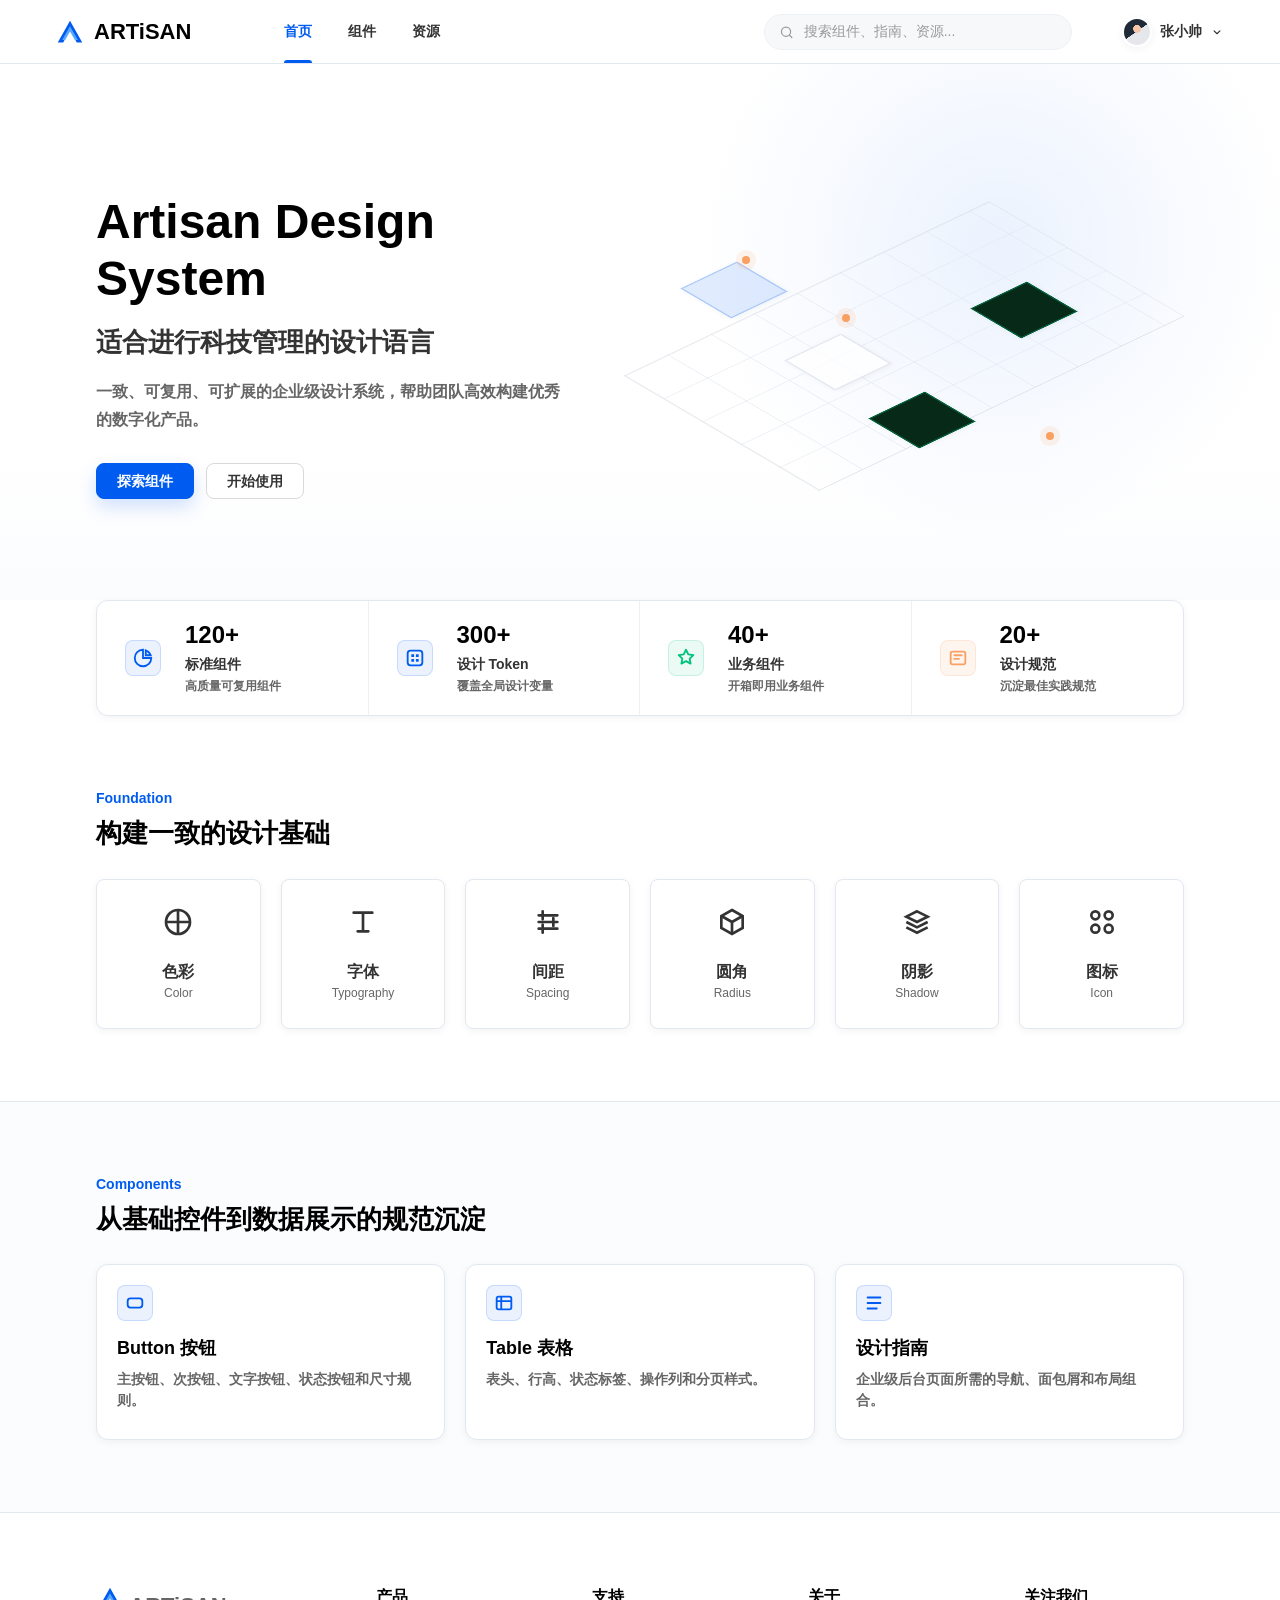
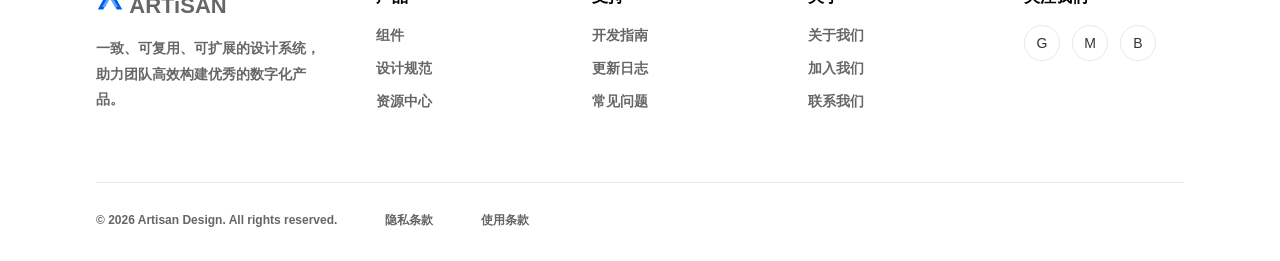
==== artisan-design-system/index.html @ 03eab8cf "Add Artisan design system website" ====
<!doctype html>
<html lang="zh-CN">
<head>
  <meta charset="utf-8" />
  <meta name="viewport" content="width=device-width, initial-scale=1" />
  <title>Artisan Design System</title>
  <link rel="stylesheet" href="./styles.css" />
</head>
<body>
  <div class="app-shell">
    <header class="topbar">
      <a class="brand" href="./index.html" aria-label="Artisan 首页">
        <svg class="logo" viewBox="0 0 32 32" fill="none" aria-hidden="true">
          <path d="M16 3 30 28h-6.2L16 14.4 8.2 28H2L16 3Z" fill="#005CF1"/>
          <path d="M16 9.5 25 25h-5.2L16 18.4 12.2 25H7l9-15.5Z" fill="#58A6FF"/>
          <path d="M16 15.5 21.5 25h-11L16 15.5Z" fill="#FFFFFF"/>
        </svg>
        ARTiSAN
      </a>
      <nav class="nav" aria-label="主导航">
        <a class="active" href="./index.html">首页</a>
        <a href="./component-detail.html">组件</a>
        <a href="#resources">资源</a>
      </nav>
      <label class="search">
        <svg width="16" height="16" viewBox="0 0 24 24" fill="none" aria-hidden="true">
          <path d="m21 21-4.3-4.3m2.3-5.2a7.5 7.5 0 1 1-15 0 7.5 7.5 0 0 1 15 0Z" stroke="currentColor" stroke-width="2" stroke-linecap="round"/>
        </svg>
        <input aria-label="搜索" placeholder="搜索组件、指南、资源..." />
      </label>
      <div class="user">
        <span class="avatar" aria-hidden="true"></span>
        <span>张小帅</span>
        <svg width="14" height="14" viewBox="0 0 24 24" fill="none" aria-hidden="true">
          <path d="m7 10 5 5 5-5" stroke="currentColor" stroke-width="2" stroke-linecap="round" stroke-linejoin="round"/>
        </svg>
      </div>
    </header>

    <main>
      <section class="hero">
        <div>
          <h1>Artisan Design System</h1>
          <h2>适合进行科技管理的设计语言</h2>
          <p>一致、可复用、可扩展的企业级设计系统，帮助团队高效构建优秀的数字化产品。</p>
          <div class="actions">
            <a class="btn primary" href="./component-detail.html">探索组件</a>
            <a class="btn" href="#foundation">开始使用</a>
          </div>
        </div>
        <div class="hero-visual" aria-hidden="true">
          <div class="grid-plane"></div>
          <div class="cube one blue"></div>
          <div class="cube two"></div>
          <div class="cube three dark"></div>
          <div class="cube four dark"></div>
          <span class="dot a"></span>
          <span class="dot b"></span>
          <span class="dot c"></span>
        </div>
      </section>

      <section class="metrics" aria-label="设计系统指标">
        <article class="metric">
          <span class="icon-box">
            <svg width="22" height="22" viewBox="0 0 24 24" fill="none"><path d="M12 3a9 9 0 1 0 9 9h-9V3Z" stroke="currentColor" stroke-width="2"/><path d="M15 3.6A9 9 0 0 1 20.4 9H15V3.6Z" stroke="currentColor" stroke-width="2"/></svg>
          </span>
          <span><strong>120+</strong><span>标准组件</span><small>高质量可复用组件</small></span>
        </article>
        <article class="metric">
          <span class="icon-box">
            <svg width="22" height="22" viewBox="0 0 24 24" fill="none"><rect x="4" y="4" width="16" height="16" rx="3" stroke="currentColor" stroke-width="2"/><path d="M8 8h3v3H8zM13 8h3v3h-3zM8 13h3v3H8zM13 13h3v3h-3z" fill="currentColor"/></svg>
          </span>
          <span><strong>300+</strong><span>设计 Token</span><small>覆盖全局设计变量</small></span>
        </article>
        <article class="metric">
          <span class="icon-box">
            <svg width="22" height="22" viewBox="0 0 24 24" fill="none"><path d="m12 3 2.5 5 5.5.8-4 3.9 1 5.4-5-2.7-5 2.7 1-5.4-4-3.9 5.5-.8L12 3Z" stroke="currentColor" stroke-width="2" stroke-linejoin="round"/></svg>
          </span>
          <span><strong>40+</strong><span>业务组件</span><small>开箱即用业务组件</small></span>
        </article>
        <article class="metric">
          <span class="icon-box">
            <svg width="22" height="22" viewBox="0 0 24 24" fill="none"><rect x="4" y="5" width="16" height="14" rx="2" stroke="currentColor" stroke-width="2"/><path d="M8 9h8M8 13h5" stroke="currentColor" stroke-width="2" stroke-linecap="round"/></svg>
          </span>
          <span><strong>20+</strong><span>设计规范</span><small>沉淀最佳实践规范</small></span>
        </article>
      </section>

      <section id="foundation" class="section">
        <p class="eyebrow">Foundation</p>
        <h2 class="section-title">构建一致的设计基础</h2>
        <div class="foundation-grid">
          <article class="foundation-card">
            <svg viewBox="0 0 24 24" fill="none"><circle cx="12" cy="12" r="9" stroke="currentColor" stroke-width="2"/><path d="M3 12h18M12 3v18" stroke="currentColor" stroke-width="2"/></svg>
            <span><b>色彩</b><span>Color</span></span>
          </article>
          <article class="foundation-card">
            <svg viewBox="0 0 24 24" fill="none"><path d="M5 5h14M12 5v14M8 19h8" stroke="currentColor" stroke-width="2" stroke-linecap="round"/></svg>
            <span><b>字体</b><span>Typography</span></span>
          </article>
          <article class="foundation-card">
            <svg viewBox="0 0 24 24" fill="none"><path d="M5 7h14M5 12h14M5 17h14" stroke="currentColor" stroke-width="2" stroke-linecap="round"/><path d="M8 4v6M16 9v6M8 14v6" stroke="currentColor" stroke-width="2" stroke-linecap="round"/></svg>
            <span><b>间距</b><span>Spacing</span></span>
          </article>
          <article class="foundation-card">
            <svg viewBox="0 0 24 24" fill="none"><path d="m12 3 8 4.5v9L12 21l-8-4.5v-9L12 3Z" stroke="currentColor" stroke-width="2"/><path d="M12 12 4.4 7.7M12 12l7.6-4.3M12 12v8.5" stroke="currentColor" stroke-width="2"/></svg>
            <span><b>圆角</b><span>Radius</span></span>
          </article>
          <article class="foundation-card">
            <svg viewBox="0 0 24 24" fill="none"><path d="m12 4 8 4-8 4-8-4 8-4Z" stroke="currentColor" stroke-width="2"/><path d="m4 12 8 4 8-4M4 16l8 4 8-4" stroke="currentColor" stroke-width="2"/></svg>
            <span><b>阴影</b><span>Shadow</span></span>
          </article>
          <article class="foundation-card">
            <svg viewBox="0 0 24 24" fill="none"><circle cx="7" cy="7" r="3" stroke="currentColor" stroke-width="2"/><circle cx="17" cy="7" r="3" stroke="currentColor" stroke-width="2"/><circle cx="7" cy="17" r="3" stroke="currentColor" stroke-width="2"/><circle cx="17" cy="17" r="3" stroke="currentColor" stroke-width="2"/></svg>
            <span><b>图标</b><span>Icon</span></span>
          </article>
        </div>
      </section>

      <section class="home-preview">
        <p class="eyebrow">Components</p>
        <h2 class="section-title">从基础控件到数据展示的规范沉淀</h2>
        <div class="preview-grid">
          <a class="preview-card" href="./component-detail.html#button">
            <span class="icon-box">
              <svg width="22" height="22" viewBox="0 0 24 24" fill="none"><rect x="4" y="7" width="16" height="10" rx="3" stroke="currentColor" stroke-width="2"/></svg>
            </span>
            <h3>Button 按钮</h3>
            <p>主按钮、次按钮、文字按钮、状态按钮和尺寸规则。</p>
          </a>
          <a class="preview-card" href="./component-detail.html#table">
            <span class="icon-box">
              <svg width="22" height="22" viewBox="0 0 24 24" fill="none"><rect x="4" y="5" width="16" height="14" rx="2" stroke="currentColor" stroke-width="2"/><path d="M4 10h16M9 5v14" stroke="currentColor" stroke-width="2"/></svg>
            </span>
            <h3>Table 表格</h3>
            <p>表头、行高、状态标签、操作列和分页样式。</p>
          </a>
          <a class="preview-card" href="./component-detail.html">
            <span class="icon-box">
              <svg width="22" height="22" viewBox="0 0 24 24" fill="none"><path d="M5 6h14M5 12h14M5 18h10" stroke="currentColor" stroke-width="2" stroke-linecap="round"/></svg>
            </span>
            <h3>设计指南</h3>
            <p>企业级后台页面所需的导航、面包屑和布局组合。</p>
          </a>
        </div>
      </section>
    </main>

    <footer id="resources" class="footer">
      <div class="footer-top">
        <div>
          <a class="brand" href="./index.html">
            <svg class="logo" viewBox="0 0 32 32" fill="none" aria-hidden="true">
              <path d="M16 3 30 28h-6.2L16 14.4 8.2 28H2L16 3Z" fill="#005CF1"/>
              <path d="M16 9.5 25 25h-5.2L16 18.4 12.2 25H7l9-15.5Z" fill="#58A6FF"/>
              <path d="M16 15.5 21.5 25h-11L16 15.5Z" fill="#FFFFFF"/>
            </svg>
            ARTiSAN
          </a>
          <p>一致、可复用、可扩展的设计系统，助力团队高效构建优秀的数字化产品。</p>
        </div>
        <div><h4>产品</h4><a href="./component-detail.html">组件</a><a href="#foundation">设计规范</a><a href="#resources">资源中心</a></div>
        <div><h4>支持</h4><a href="./component-detail.html">开发指南</a><a href="#resources">更新日志</a><a href="#resources">常见问题</a></div>
        <div><h4>关于</h4><a href="#resources">关于我们</a><a href="#resources">加入我们</a><a href="#resources">联系我们</a></div>
        <div>
          <h4>关注我们</h4>
          <div class="socials"><span class="social">G</span><span class="social">M</span><span class="social">B</span></div>
        </div>
      </div>
      <div class="copyright">
        <span>© 2026 Artisan Design. All rights reserved.</span>
        <span>隐私条款</span>
        <span>使用条款</span>
      </div>
    </footer>
  </div>
</body>
</html>
---- artisan-design-system/styles.css ----
:root {
  --primary: #005cf1;
  --secondary: #f9a063;
  --background: #f5f7fa;
  --surface: #ffffff;
  --title: #000000;
  --text: #333333;
  --muted: #666666;
  --disabled: #999999;
  --border: #e2e8f0;
  --line: #ebeef5;
  --success: #00c27d;
  --danger: #f27c78;
  --info: #73767a;
  --table-head: #f1f6fe;
  --hover: #ecf2fd;
  --shadow-1: 0 2px 8px rgba(0, 0, 0, 0.05);
  --shadow-2: 0 8px 24px rgba(0, 0, 0, 0.08);
}

* {
  box-sizing: border-box;
}

html {
  scroll-behavior: smooth;
}

body {
  margin: 0;
  color: var(--text);
  background: var(--background);
  font-family: "PingFang SC", "Source Han Sans SC", "Microsoft YaHei", "Helvetica Neue", Arial, sans-serif;
  font-size: 14px;
  line-height: 1.5;
}

a {
  color: inherit;
  text-decoration: none;
}

button,
input {
  font: inherit;
}

.app-shell {
  max-width: 1440px;
  min-height: 100vh;
  margin: 0 auto;
  background: var(--surface);
  box-shadow: 0 0 0 1px rgba(226, 232, 240, 0.72);
}

.topbar {
  position: sticky;
  top: 0;
  z-index: 20;
  height: 64px;
  display: flex;
  align-items: center;
  gap: 40px;
  padding: 0 56px;
  background: rgba(255, 255, 255, 0.96);
  border-bottom: 1px solid var(--border);
  backdrop-filter: saturate(160%) blur(10px);
}

.brand {
  display: inline-flex;
  align-items: center;
  gap: 10px;
  min-width: 188px;
  color: var(--title);
  font-size: 22px;
  font-weight: 600;
}

.logo {
  width: 28px;
  height: 28px;
  flex: 0 0 28px;
}

.nav {
  display: flex;
  align-items: center;
  gap: 36px;
  height: 100%;
  font-weight: 600;
}

.nav a {
  position: relative;
  display: inline-flex;
  align-items: center;
  height: 100%;
  color: var(--text);
}

.nav a.active {
  color: var(--primary);
}

.nav a.active::after {
  content: "";
  position: absolute;
  left: 0;
  right: 0;
  bottom: 0;
  height: 3px;
  border-radius: 999px 999px 0 0;
  background: var(--primary);
}

.search {
  margin-left: auto;
  width: 308px;
  height: 36px;
  display: flex;
  align-items: center;
  gap: 8px;
  padding: 0 14px;
  color: var(--disabled);
  background: #f7f8fa;
  border: 1px solid #edf0f5;
  border-radius: 999px;
}

.search input {
  width: 100%;
  min-width: 0;
  color: var(--text);
  background: transparent;
  border: 0;
  outline: 0;
}

.search input::placeholder {
  color: var(--disabled);
}

.user {
  display: flex;
  align-items: center;
  justify-content: flex-end;
  gap: 8px;
  min-width: 112px;
  font-weight: 600;
}

.avatar {
  width: 30px;
  height: 30px;
  border: 2px solid #ffffff;
  border-radius: 999px;
  background:
    radial-gradient(circle at 50% 38%, #f6c6aa 0 18%, transparent 19%),
    linear-gradient(145deg, #1f2937 0 48%, #e5e7eb 49% 100%);
  box-shadow: var(--shadow-1);
}

.hero {
  display: grid;
  grid-template-columns: minmax(0, 1fr) 560px;
  gap: 56px;
  align-items: center;
  padding: 92px 96px 64px;
  background:
    radial-gradient(circle at 78% 34%, rgba(0, 92, 241, 0.08), transparent 28%),
    linear-gradient(180deg, #ffffff 0%, #ffffff 72%, #fbfcfe 100%);
}

.hero h1 {
  margin: 0 0 18px;
  color: var(--title);
  font-size: 48px;
  line-height: 1.2;
  font-weight: 800;
}

.hero h2 {
  margin: 0 0 18px;
  color: var(--text);
  font-size: 26px;
  line-height: 1.3;
  font-weight: 600;
}

.hero p {
  max-width: 520px;
  margin: 0;
  color: var(--muted);
  font-size: 16px;
  line-height: 1.8;
  font-weight: 600;
}

.actions {
  display: flex;
  gap: 12px;
  margin-top: 28px;
}

.btn {
  height: 36px;
  display: inline-flex;
  align-items: center;
  justify-content: center;
  gap: 8px;
  padding: 0 20px;
  color: var(--text);
  font-weight: 600;
  background: var(--surface);
  border: 1px solid #d9d9d9;
  border-radius: 8px;
  cursor: pointer;
  transition: all 0.2s ease;
  white-space: nowrap;
}

.btn:hover {
  transform: translateY(-1px);
  box-shadow: var(--shadow-1);
}

.btn.primary {
  color: #ffffff;
  background: var(--primary);
  border-color: var(--primary);
  box-shadow: 0 8px 18px rgba(0, 92, 241, 0.18);
}

.btn.ghost {
  color: var(--primary);
  background: transparent;
  border-color: transparent;
}

.btn.success {
  color: var(--success);
  background: rgba(0, 194, 125, 0.08);
  border-color: rgba(0, 194, 125, 0.16);
}

.btn.warning {
  color: var(--secondary);
  background: rgba(249, 160, 99, 0.08);
  border-color: rgba(249, 160, 99, 0.18);
}

.btn.danger {
  color: var(--danger);
  background: rgba(242, 124, 120, 0.08);
  border-color: rgba(242, 124, 120, 0.16);
}

.btn.disabled {
  color: var(--disabled);
  background: #f2f4f7;
  border-color: #edf0f5;
  cursor: not-allowed;
  opacity: 0.72;
}

.hero-visual {
  position: relative;
  height: 380px;
}

.grid-plane {
  position: absolute;
  inset: 44px 34px;
  transform: rotateX(58deg) rotateZ(-42deg);
  transform-style: preserve-3d;
  border: 1px solid rgba(153, 153, 153, 0.18);
  background:
    linear-gradient(rgba(226, 232, 240, 0.8) 1px, transparent 1px),
    linear-gradient(90deg, rgba(226, 232, 240, 0.8) 1px, transparent 1px);
  background-size: 58px 58px;
}

.cube {
  position: absolute;
  width: 76px;
  height: 76px;
  border: 2px solid rgba(226, 232, 240, 0.92);
  background: rgba(255, 255, 255, 0.72);
  transform: rotateX(58deg) rotateZ(-42deg);
  box-shadow: var(--shadow-1);
}

.cube.dark {
  background: #062a17;
  border-color: rgba(0, 194, 125, 0.35);
}

.cube.blue {
  background: rgba(0, 92, 241, 0.12);
  border-color: rgba(0, 92, 241, 0.22);
}

.cube.one { top: 96px; left: 72px; }
.cube.two { top: 168px; left: 176px; }
.cube.three { top: 116px; right: 122px; }
.cube.four { bottom: 78px; right: 224px; }

.dot {
  position: absolute;
  width: 8px;
  height: 8px;
  border-radius: 999px;
  background: var(--secondary);
  box-shadow: 0 0 0 6px rgba(249, 160, 99, 0.12);
}

.dot.a { top: 100px; left: 118px; }
.dot.b { top: 158px; left: 218px; }
.dot.c { bottom: 96px; right: 130px; }

.metrics {
  margin: 0 96px;
  display: grid;
  grid-template-columns: repeat(4, minmax(0, 1fr));
  background: var(--surface);
  border: 1px solid var(--border);
  border-radius: 12px;
  box-shadow: var(--shadow-1);
}

.metric {
  display: grid;
  grid-template-columns: 44px minmax(0, 1fr);
  gap: 16px;
  align-items: center;
  min-height: 112px;
  padding: 20px 28px;
  border-right: 1px solid #edf0f5;
}

.metric:last-child {
  border-right: 0;
}

.icon-box {
  width: 36px;
  height: 36px;
  display: grid;
  place-items: center;
  color: var(--primary);
  background: rgba(0, 92, 241, 0.08);
  border: 1px solid rgba(0, 92, 241, 0.16);
  border-radius: 8px;
}

.metric:nth-child(3) .icon-box {
  color: var(--success);
  background: rgba(0, 194, 125, 0.08);
  border-color: rgba(0, 194, 125, 0.16);
}

.metric:nth-child(4) .icon-box {
  color: var(--secondary);
  background: rgba(249, 160, 99, 0.1);
  border-color: rgba(249, 160, 99, 0.18);
}

.metric strong {
  display: block;
  color: var(--title);
  font-size: 24px;
  line-height: 1.2;
  font-weight: 600;
}

.metric span span {
  display: block;
  margin-top: 4px;
  font-weight: 600;
}

.metric small {
  display: block;
  margin-top: 2px;
  color: var(--muted);
  font-size: 12px;
  font-weight: 600;
}

.section {
  padding: 72px 96px;
}

.eyebrow {
  margin: 0 0 8px;
  color: var(--primary);
  font-size: 14px;
  font-weight: 600;
}

.section-title {
  margin: 0 0 28px;
  color: var(--title);
  font-size: 26px;
  line-height: 1.3;
  font-weight: 600;
}

.foundation-grid {
  display: grid;
  grid-template-columns: repeat(6, minmax(0, 1fr));
  gap: 20px;
}

.foundation-card {
  min-height: 150px;
  display: grid;
  place-items: center;
  gap: 10px;
  padding: 20px;
  text-align: center;
  background: var(--surface);
  border: 1px solid var(--border);
  border-radius: 8px;
  box-shadow: var(--shadow-1);
}

.foundation-card svg {
  width: 32px;
  height: 32px;
  color: var(--text);
}

.foundation-card b {
  display: block;
  color: var(--text);
  font-size: 16px;
}

.foundation-card span span {
  display: block;
  color: var(--muted);
  font-size: 12px;
}

.home-preview {
  padding: 72px 96px;
  background: #fbfcfe;
  border-top: 1px solid var(--border);
  border-bottom: 1px solid var(--border);
}

.preview-grid {
  display: grid;
  grid-template-columns: repeat(3, minmax(0, 1fr));
  gap: 20px;
}

.preview-card {
  min-height: 176px;
  padding: 20px;
  background: var(--surface);
  border: 1px solid var(--border);
  border-radius: 12px;
  box-shadow: var(--shadow-1);
}

.preview-card h3 {
  margin: 16px 0 8px;
  color: var(--title);
  font-size: 18px;
  line-height: 1.3;
}

.preview-card p {
  margin: 0;
  color: var(--muted);
  font-weight: 600;
}

.footer {
  padding: 72px 96px 32px;
  background: var(--surface);
}

.footer-top {
  display: grid;
  grid-template-columns: 1.4fr repeat(4, 1fr);
  gap: 56px;
  padding-bottom: 56px;
  border-bottom: 1px solid var(--border);
}

.footer p {
  max-width: 320px;
  color: var(--muted);
  font-weight: 600;
  line-height: 1.8;
}

.footer h4 {
  margin: 0 0 16px;
  color: var(--title);
  font-size: 16px;
  font-weight: 600;
}

.footer a {
  display: block;
  margin-bottom: 12px;
  color: var(--muted);
  font-weight: 600;
}

.socials {
  display: flex;
  gap: 12px;
}

.social {
  width: 36px;
  height: 36px;
  display: grid;
  place-items: center;
  border: 1px solid var(--border);
  border-radius: 999px;
  color: var(--text);
  background: var(--surface);
}

.copyright {
  display: flex;
  gap: 48px;
  padding-top: 28px;
  color: var(--muted);
  font-size: 12px;
  font-weight: 600;
}

.docs-layout {
  display: grid;
  grid-template-columns: 280px minmax(0, 1fr);
  min-height: calc(100vh - 64px);
  background: var(--surface);
}

.sidebar {
  position: sticky;
  top: 64px;
  height: calc(100vh - 64px);
  padding: 20px 16px;
  overflow: auto;
  border-right: 1px solid var(--border);
  background: #fbfcfe;
}

.sidebar::-webkit-scrollbar {
  width: 4px;
}

.sidebar::-webkit-scrollbar-thumb {
  background: #d9d9d9;
  border-radius: 3px;
}

.side-root,
.side-group-title {
  display: flex;
  align-items: center;
  gap: 12px;
  height: 48px;
  padding: 0 16px;
  color: var(--text);
  font-weight: 600;
}

.side-root svg,
.side-group-title svg {
  width: 16px;
  height: 16px;
  flex: 0 0 16px;
}

.side-section-label {
  margin: 10px 16px 6px;
  color: var(--disabled);
  font-size: 12px;
  font-weight: 600;
}

.side-link {
  height: 34px;
  display: flex;
  align-items: center;
  padding: 0 16px 0 44px;
  color: var(--muted);
  border-radius: 4px;
  font-size: 13px;
  font-weight: 600;
}

.side-link:hover,
.side-link.active {
  color: var(--primary);
  background: var(--hover);
}

.docs-main {
  min-width: 0;
  padding: 28px 40px 64px;
  background: var(--surface);
}

.breadcrumb {
  display: flex;
  align-items: center;
  gap: 8px;
  min-height: 36px;
  padding-bottom: 10px;
  color: var(--muted);
  border-bottom: 1px solid #cccccc;
  font-size: 14px;
}

.breadcrumb a:hover {
  color: var(--primary);
}

.detail-header {
  display: flex;
  justify-content: space-between;
  gap: 32px;
  padding: 28px 0 18px;
}

.detail-title h1 {
  margin: 0 0 10px;
  color: var(--title);
  font-size: 36px;
  line-height: 1.2;
  font-weight: 800;
}

.detail-title p {
  max-width: 680px;
  margin: 0;
  color: var(--muted);
  font-size: 16px;
  font-weight: 600;
}

.detail-actions {
  display: flex;
  align-items: flex-start;
  gap: 12px;
  color: var(--muted);
  white-space: nowrap;
}

.icon-btn {
  width: 42px;
  height: 42px;
  display: grid;
  place-items: center;
  color: var(--text);
  background: var(--surface);
  border: 1px solid var(--border);
  border-radius: 8px;
}

.tabs {
  display: flex;
  gap: 32px;
  margin-bottom: 24px;
  border-bottom: 1px solid var(--border);
}

.tab {
  position: relative;
  padding: 0 0 12px;
  color: var(--text);
  font-weight: 600;
}

.tab.active {
  color: var(--primary);
}

.tab.active::after {
  content: "";
  position: absolute;
  left: 0;
  right: 0;
  bottom: -1px;
  height: 3px;
  background: var(--primary);
  border-radius: 999px 999px 0 0;
}

.doc-section {
  margin-bottom: 24px;
  padding: 22px;
  background: var(--surface);
  border: 1px solid var(--border);
  border-radius: 8px;
}

.doc-section h2 {
  margin: 0 0 18px;
  color: var(--title);
  font-size: 18px;
  font-weight: 600;
}

.doc-row {
  display: flex;
  flex-wrap: wrap;
  align-items: center;
  gap: 14px;
  min-height: 44px;
  margin-bottom: 18px;
}

.doc-row:last-child {
  margin-bottom: 0;
}

.size-demo .btn.large {
  height: 40px;
}

.size-demo .btn.small {
  height: 32px;
  padding: 0 16px;
}

.size-demo .btn.mini {
  height: 28px;
  padding: 0 14px;
  border-radius: 6px;
}

.tool-btn {
  height: 36px;
  display: inline-flex;
  align-items: center;
  gap: 8px;
  padding: 0 18px;
  color: var(--text);
  background: var(--surface);
  border: 1px solid var(--border);
  border-radius: 6px;
  font-weight: 600;
}

.table-card {
  overflow: hidden;
  padding: 0;
}

.table-title {
  padding: 20px 22px 12px;
}

.data-table {
  width: calc(100% - 44px);
  margin: 0 22px 0;
  border-collapse: separate;
  border-spacing: 0;
  border: 1px solid rgba(230, 234, 238, 1);
  border-radius: 8px;
  overflow: hidden;
  font-size: 14px;
}

.data-table th {
  height: 44px;
  padding: 0 12px;
  color: var(--text);
  text-align: left;
  background: var(--table-head);
  font-weight: 600;
  white-space: nowrap;
}

.data-table td {
  height: 44px;
  padding: 0 12px;
  color: var(--text);
  border-top: 1px solid rgba(230, 234, 238, 1);
  white-space: nowrap;
}

.data-table tbody tr:nth-child(even) td {
  background: #f9fafd;
}

.data-table th:first-child,
.data-table td:first-child {
  padding-left: 20px;
}

.data-table th:last-child,
.data-table td:last-child {
  padding-right: 20px;
}

.tag {
  display: inline-flex;
  align-items: center;
  justify-content: center;
  height: 24px;
  padding: 0 10px;
  border-radius: 999px;
  color: var(--success);
  background: rgba(0, 194, 125, 0.1);
  font-size: 12px;
  font-weight: 600;
}

.tag.danger {
  color: var(--danger);
  background: rgba(242, 124, 120, 0.1);
}

.link {
  margin-right: 12px;
  color: var(--primary);
  font-weight: 600;
}

.pagination {
  height: 64px;
  display: flex;
  align-items: center;
  justify-content: flex-end;
  gap: 12px;
  padding: 15px 22px 5px;
  color: #888888;
  font-weight: 600;
}

.page-size {
  height: 32px;
  display: inline-flex;
  align-items: center;
  padding: 0 12px;
  border: 1px solid var(--border);
  border-radius: 4px;
}

.page-num {
  min-width: 28px;
  height: 28px;
  display: inline-flex;
  align-items: center;
  justify-content: center;
  color: var(--primary);
  border: 1px solid var(--primary);
  border-radius: 4px;
}

@media (max-width: 1100px) {
  .topbar {
    padding: 0 24px;
    gap: 20px;
  }

  .search {
    display: none;
  }

  .hero {
    grid-template-columns: 1fr;
    padding: 64px 40px 48px;
  }

  .hero-visual {
    height: 300px;
  }

  .metrics,
  .section,
  .home-preview,
  .footer {
    margin: 0;
    padding-left: 40px;
    padding-right: 40px;
  }

  .metrics {
    grid-template-columns: repeat(2, minmax(0, 1fr));
  }

  .metric:nth-child(2) {
    border-right: 0;
  }

  .metric:nth-child(1),
  .metric:nth-child(2) {
    border-bottom: 1px solid #edf0f5;
  }

  .foundation-grid {
    grid-template-columns: repeat(3, minmax(0, 1fr));
  }

  .preview-grid {
    grid-template-columns: 1fr;
  }

  .footer-top {
    grid-template-columns: repeat(2, minmax(0, 1fr));
  }

  .docs-layout {
    grid-template-columns: 220px minmax(0, 1fr);
  }

  .docs-main {
    padding: 24px;
  }
}

@media (max-width: 760px) {
  .app-shell {
    min-width: 0;
  }

  .topbar {
    height: auto;
    flex-wrap: wrap;
    padding: 14px 20px;
  }

  .brand {
    min-width: auto;
    margin-right: auto;
  }

  .nav {
    order: 3;
    width: 100%;
    gap: 24px;
    height: 44px;
  }

  .user {
    min-width: auto;
  }

  .hero {
    padding: 48px 24px 36px;
  }

  .hero h1 {
    font-size: 36px;
  }

  .hero h2 {
    font-size: 22px;
  }

  .hero-visual {
    display: none;
  }

  .metrics {
    grid-template-columns: 1fr;
    padding-left: 24px;
    padding-right: 24px;
  }

  .metric {
    border-right: 0;
    border-bottom: 1px solid #edf0f5;
  }

  .metric:last-child {
    border-bottom: 0;
  }

  .section,
  .home-preview,
  .footer {
    padding: 48px 24px;
  }

  .foundation-grid {
    grid-template-columns: repeat(2, minmax(0, 1fr));
  }

  .footer-top {
    grid-template-columns: 1fr;
    gap: 24px;
  }

  .copyright {
    flex-wrap: wrap;
    gap: 16px;
  }

  .docs-layout {
    display: block;
  }

  .sidebar {
    position: static;
    height: auto;
    border-right: 0;
    border-bottom: 1px solid var(--border);
  }

  .detail-header {
    display: block;
  }

  .detail-actions {
    margin-top: 16px;
  }

  .tabs {
    overflow-x: auto;
  }

  .data-table {
    min-width: 720px;
  }

  .table-scroll {
    overflow-x: auto;
  }
}
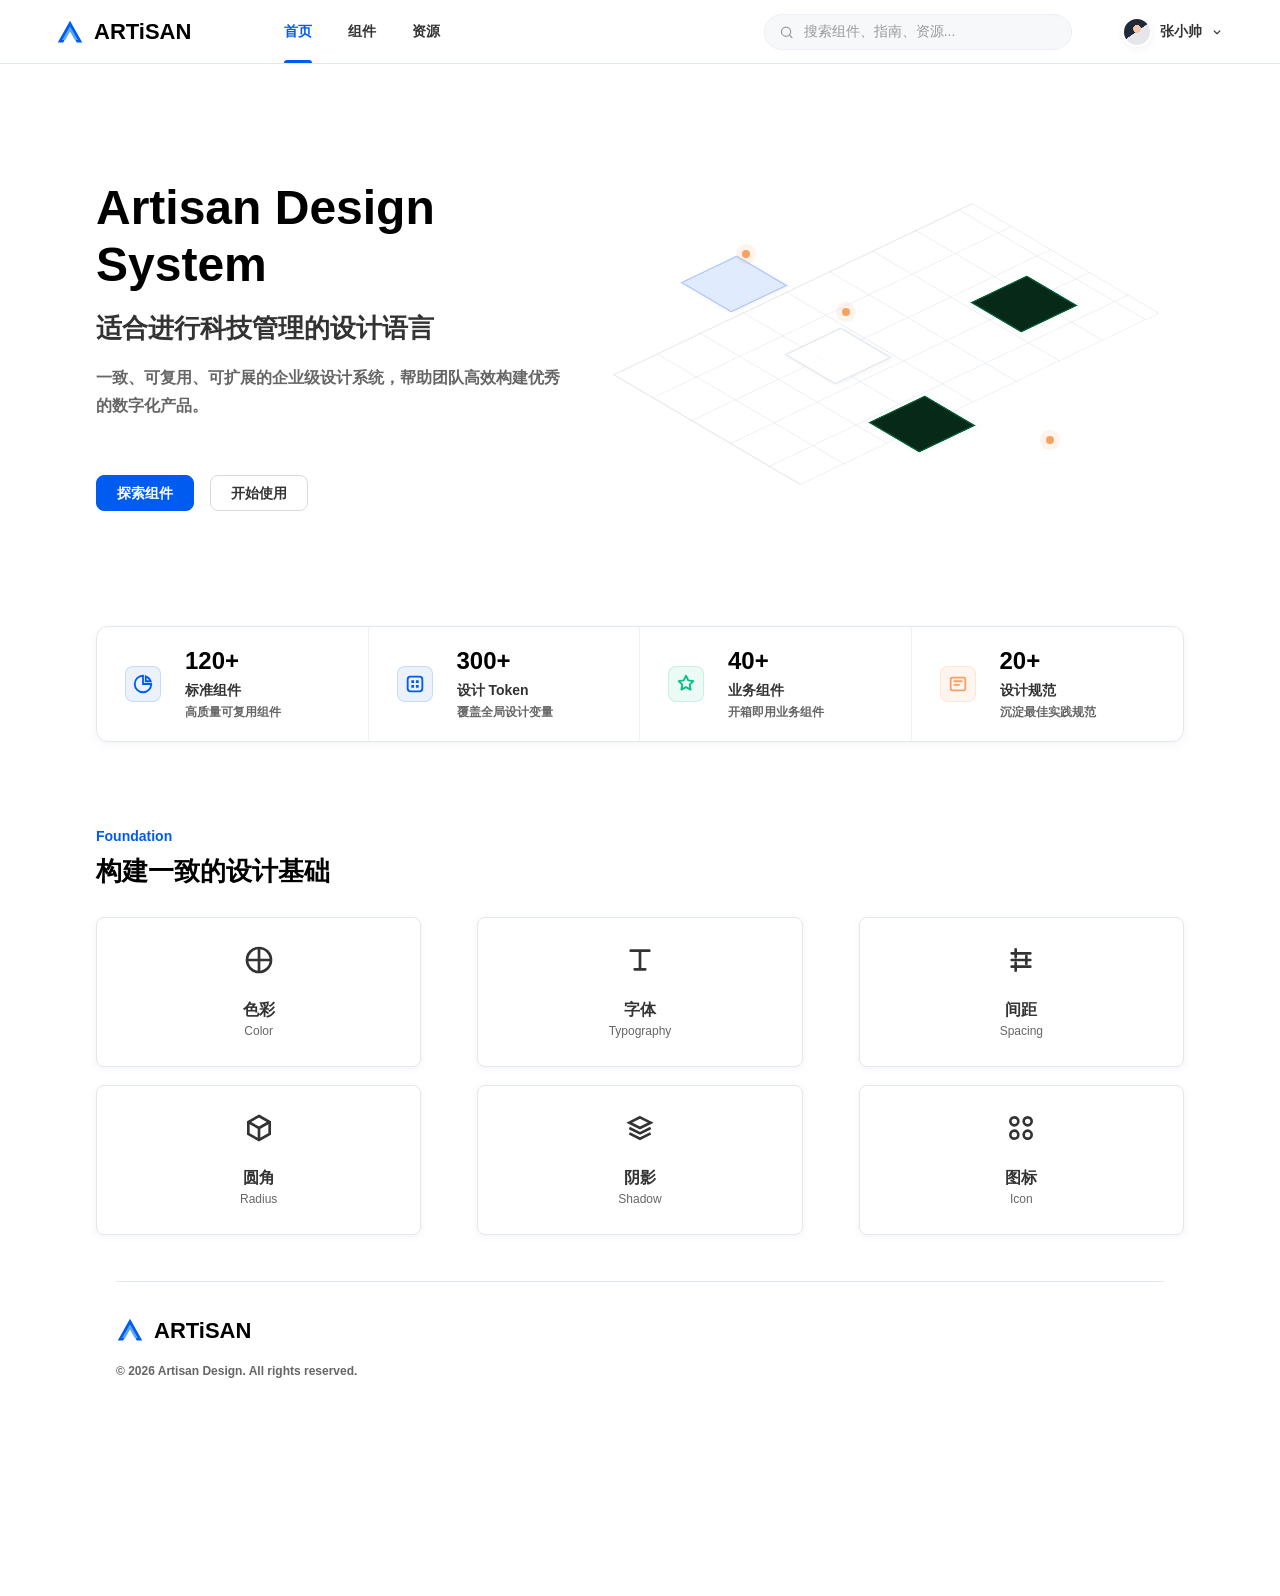
==== commit bcecf82a: "Deploy Artisan static site" ====
--- a/artisan-design-system/index.html
+++ b/artisan-design-system/index.html
@@ -118,62 +118,20 @@
         </div>
       </section>
 
-      <section class="home-preview">
-        <p class="eyebrow">Components</p>
-        <h2 class="section-title">从基础控件到数据展示的规范沉淀</h2>
-        <div class="preview-grid">
-          <a class="preview-card" href="./component-detail.html#button">
-            <span class="icon-box">
-              <svg width="22" height="22" viewBox="0 0 24 24" fill="none"><rect x="4" y="7" width="16" height="10" rx="3" stroke="currentColor" stroke-width="2"/></svg>
-            </span>
-            <h3>Button 按钮</h3>
-            <p>主按钮、次按钮、文字按钮、状态按钮和尺寸规则。</p>
-          </a>
-          <a class="preview-card" href="./component-detail.html#table">
-            <span class="icon-box">
-              <svg width="22" height="22" viewBox="0 0 24 24" fill="none"><rect x="4" y="5" width="16" height="14" rx="2" stroke="currentColor" stroke-width="2"/><path d="M4 10h16M9 5v14" stroke="currentColor" stroke-width="2"/></svg>
-            </span>
-            <h3>Table 表格</h3>
-            <p>表头、行高、状态标签、操作列和分页样式。</p>
-          </a>
-          <a class="preview-card" href="./component-detail.html">
-            <span class="icon-box">
-              <svg width="22" height="22" viewBox="0 0 24 24" fill="none"><path d="M5 6h14M5 12h14M5 18h10" stroke="currentColor" stroke-width="2" stroke-linecap="round"/></svg>
-            </span>
-            <h3>设计指南</h3>
-            <p>企业级后台页面所需的导航、面包屑和布局组合。</p>
-          </a>
-        </div>
-      </section>
     </main>
 
     <footer id="resources" class="footer">
-      <div class="footer-top">
-        <div>
-          <a class="brand" href="./index.html">
-            <svg class="logo" viewBox="0 0 32 32" fill="none" aria-hidden="true">
-              <path d="M16 3 30 28h-6.2L16 14.4 8.2 28H2L16 3Z" fill="#005CF1"/>
-              <path d="M16 9.5 25 25h-5.2L16 18.4 12.2 25H7l9-15.5Z" fill="#58A6FF"/>
-              <path d="M16 15.5 21.5 25h-11L16 15.5Z" fill="#FFFFFF"/>
-            </svg>
-            ARTiSAN
-          </a>
-          <p>一致、可复用、可扩展的设计系统，助力团队高效构建优秀的数字化产品。</p>
-        </div>
-        <div><h4>产品</h4><a href="./component-detail.html">组件</a><a href="#foundation">设计规范</a><a href="#resources">资源中心</a></div>
-        <div><h4>支持</h4><a href="./component-detail.html">开发指南</a><a href="#resources">更新日志</a><a href="#resources">常见问题</a></div>
-        <div><h4>关于</h4><a href="#resources">关于我们</a><a href="#resources">加入我们</a><a href="#resources">联系我们</a></div>
-        <div>
-          <h4>关注我们</h4>
-          <div class="socials"><span class="social">G</span><span class="social">M</span><span class="social">B</span></div>
-        </div>
-      </div>
-      <div class="copyright">
-        <span>© 2026 Artisan Design. All rights reserved.</span>
-        <span>隐私条款</span>
-        <span>使用条款</span>
-      </div>
+      <a class="brand" href="./index.html">
+        <svg class="logo" viewBox="0 0 32 32" fill="none" aria-hidden="true">
+          <path d="M16 3 30 28h-6.2L16 14.4 8.2 28H2L16 3Z" fill="#005CF1"/>
+          <path d="M16 9.5 25 25h-5.2L16 18.4 12.2 25H7l9-15.5Z" fill="#58A6FF"/>
+          <path d="M16 15.5 21.5 25h-11L16 15.5Z" fill="#FFFFFF"/>
+        </svg>
+        ARTiSAN
+      </a>
+      <p class="copyright">© 2026 Artisan Design. All rights reserved.</p>
     </footer>
   </div>
+  <script src="./script.js"></script>
 </body>
 </html>
--- a/artisan-design-system/styles.css
+++ b/artisan-design-system/styles.css
@@ -29,7 +29,7 @@
 body {
   margin: 0;
   color: var(--text);
-  background: var(--background);
+  background: #ffffff;
   font-family: "PingFang SC", "Source Han Sans SC", "Microsoft YaHei", "Helvetica Neue", Arial, sans-serif;
   font-size: 14px;
   line-height: 1.5;
@@ -62,9 +62,8 @@
   align-items: center;
   gap: 40px;
   padding: 0 56px;
-  background: rgba(255, 255, 255, 0.96);
+  background: #ffffff;
   border-bottom: 1px solid var(--border);
-  backdrop-filter: saturate(160%) blur(10px);
 }
 
 .brand {
@@ -166,10 +165,8 @@
   grid-template-columns: minmax(0, 1fr) 560px;
   gap: 56px;
   align-items: center;
-  padding: 92px 96px 64px;
-  background:
-    radial-gradient(circle at 78% 34%, rgba(0, 92, 241, 0.08), transparent 28%),
-    linear-gradient(180deg, #ffffff 0%, #ffffff 72%, #fbfcfe 100%);
+  padding: 86px 96px 64px;
+  background: #ffffff;
 }
 
 .hero h1 {
@@ -177,7 +174,7 @@
   color: var(--title);
   font-size: 48px;
   line-height: 1.2;
-  font-weight: 800;
+  font-weight: 600;
 }
 
 .hero h2 {
@@ -199,8 +196,8 @@
 
 .actions {
   display: flex;
-  gap: 12px;
-  margin-top: 28px;
+  gap: 16px;
+  margin-top: 54px;
 }
 
 .btn {
@@ -229,7 +226,6 @@
   color: #ffffff;
   background: var(--primary);
   border-color: var(--primary);
-  box-shadow: 0 8px 18px rgba(0, 92, 241, 0.18);
 }
 
 .btn.ghost {
@@ -266,12 +262,12 @@
 
 .hero-visual {
   position: relative;
-  height: 380px;
+  height: 390px;
 }
 
 .grid-plane {
   position: absolute;
-  inset: 44px 34px;
+  inset: 54px 56px 56px 20px;
   transform: rotateX(58deg) rotateZ(-42deg);
   transform-style: preserve-3d;
   border: 1px solid rgba(153, 153, 153, 0.18);
@@ -320,7 +316,7 @@
 .dot.c { bottom: 96px; right: 130px; }
 
 .metrics {
-  margin: 0 96px;
+  margin: 22px 96px 0;
   display: grid;
   grid-template-columns: repeat(4, minmax(0, 1fr));
   background: var(--surface);
@@ -389,7 +385,7 @@
 }
 
 .section {
-  padding: 72px 96px;
+  padding: 84px 96px 46px;
 }
 
 .eyebrow {
@@ -409,8 +405,8 @@
 
 .foundation-grid {
   display: grid;
-  grid-template-columns: repeat(6, minmax(0, 1fr));
-  gap: 20px;
+  grid-template-columns: repeat(3, minmax(0, 1fr));
+  gap: 18px 56px;
 }
 
 .foundation-card {
@@ -444,6 +440,11 @@
   font-size: 12px;
 }
 
+.metric.is-muted,
+.foundation-card.is-muted {
+  opacity: 0.36;
+}
+
 .home-preview {
   padding: 72px 96px;
   background: #fbfcfe;
@@ -480,62 +481,22 @@
 }
 
 .footer {
-  padding: 72px 96px 32px;
+  margin: 0 116px;
+  padding: 32px 0 216px;
   background: var(--surface);
-}
-
-.footer-top {
-  display: grid;
-  grid-template-columns: 1.4fr repeat(4, 1fr);
-  gap: 56px;
-  padding-bottom: 56px;
-  border-bottom: 1px solid var(--border);
+  border-top: 1px solid var(--border);
 }
 
 .footer p {
   max-width: 320px;
-  color: var(--muted);
-  font-weight: 600;
-  line-height: 1.8;
-}
-
-.footer h4 {
-  margin: 0 0 16px;
-  color: var(--title);
-  font-size: 16px;
-  font-weight: 600;
-}
-
-.footer a {
-  display: block;
-  margin-bottom: 12px;
-  color: var(--muted);
-  font-weight: 600;
-}
-
-.socials {
-  display: flex;
-  gap: 12px;
-}
-
-.social {
-  width: 36px;
-  height: 36px;
-  display: grid;
-  place-items: center;
-  border: 1px solid var(--border);
-  border-radius: 999px;
-  color: var(--text);
-  background: var(--surface);
-}
-
-.copyright {
-  display: flex;
-  gap: 48px;
-  padding-top: 28px;
+  margin: 12px 0 0;
   color: var(--muted);
   font-size: 12px;
   font-weight: 600;
+}
+
+.copyright {
+  color: var(--muted);
 }
 
 .docs-layout {
@@ -608,7 +569,9 @@
 
 .docs-main {
   min-width: 0;
-  padding: 28px 40px 64px;
+  width: 1020px;
+  padding: 28px 0 64px;
+  margin-left: 40px;
   background: var(--surface);
 }
 
@@ -655,7 +618,13 @@
   align-items: flex-start;
   gap: 12px;
   color: var(--muted);
+  font-size: 12px;
   white-space: nowrap;
+}
+
+.detail-actions.version-only {
+  padding-top: 10px;
+  padding-right: 56px;
 }
 
 .icon-btn {
@@ -699,11 +668,15 @@
 }
 
 .doc-section {
-  margin-bottom: 24px;
-  padding: 22px;
+  margin-bottom: 0;
+  padding: 22px 24px;
   background: var(--surface);
   border: 1px solid var(--border);
   border-radius: 8px;
+}
+
+.doc-section + .doc-section {
+  margin-top: -1px;
 }
 
 .doc-section h2 {
@@ -717,7 +690,7 @@
   display: flex;
   flex-wrap: wrap;
   align-items: center;
-  gap: 14px;
+  gap: 18px;
   min-height: 44px;
   margin-bottom: 18px;
 }
@@ -755,6 +728,7 @@
 }
 
 .table-card {
+  margin-top: 0;
   overflow: hidden;
   padding: 0;
 }
